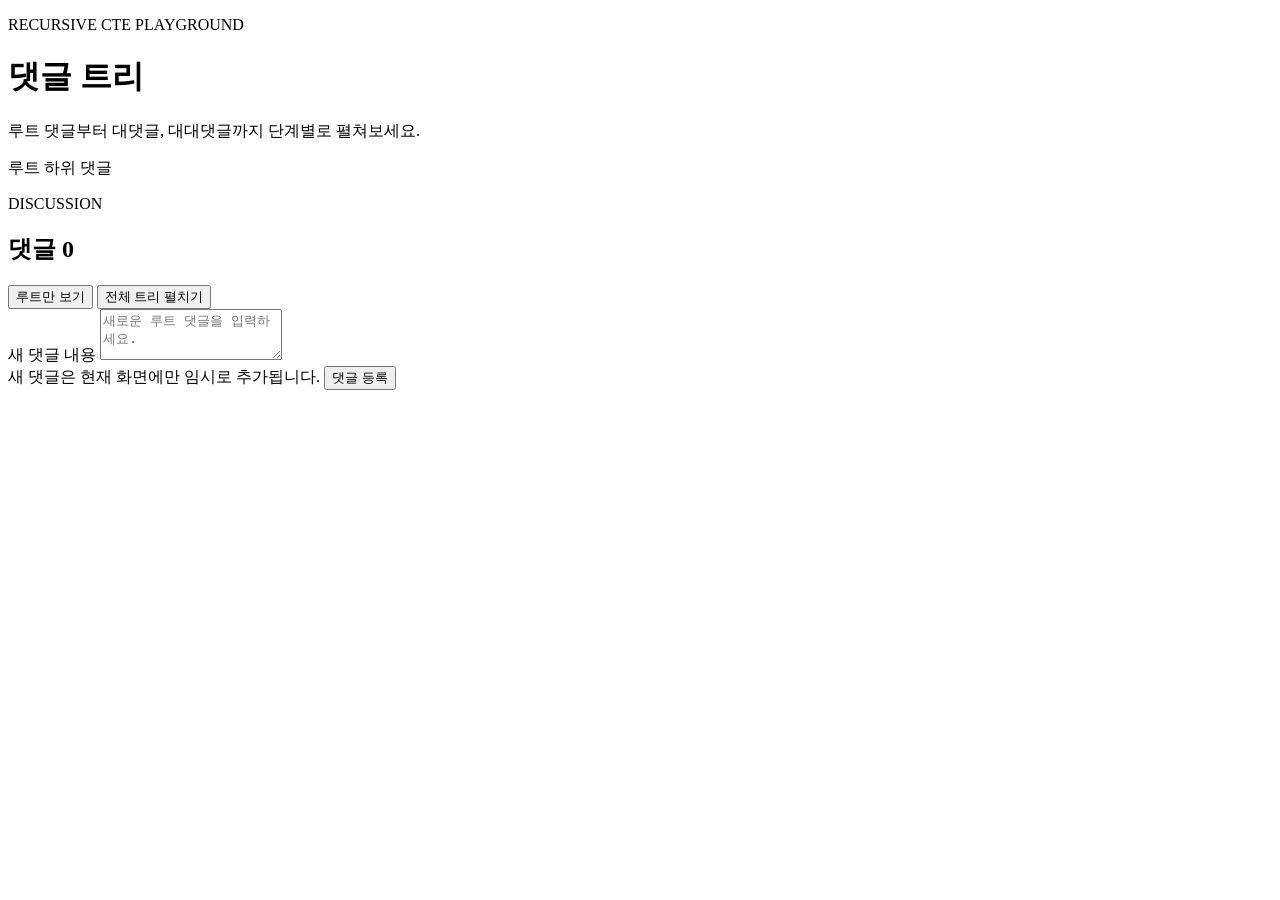
==== hierarchical-data-lab/src/main/resources/templates/comments.html @ 4078e660 "feat: 댓글 생성 API 틀 구현" ====
<!doctype html>
<html lang="ko" xmlns:th="http://www.thymeleaf.org">
<head>
  <meta charset="UTF-8">
  <meta name="viewport" content="width=device-width, initial-scale=1.0">
  <title>재귀 댓글 실습</title>
  <link rel="stylesheet" href="/static/css/comments.css" th:href="@{/css/comments.css}">
</head>
<body>
  <main class="page-shell">
    <header class="page-header">
      <div>
        <p class="eyebrow">RECURSIVE CTE PLAYGROUND</p>
        <h1>댓글 트리</h1>
        <p class="page-description">루트 댓글부터 대댓글, 대대댓글까지 단계별로 펼쳐보세요.</p>
      </div>
      <div class="tree-legend" aria-label="댓글 깊이 안내">
        <span><i class="legend-dot root-dot"></i>루트</span>
        <span><i class="legend-dot child-dot"></i>하위 댓글</span>
      </div>
    </header>

    <section class="comment-panel" aria-labelledby="comment-heading">
      <div class="panel-heading">
        <div>
          <p class="section-label">DISCUSSION</p>
          <h2 id="comment-heading">댓글 <span id="comment-count" class="comment-count">0</span></h2>
        </div>
        <div class="view-actions" aria-label="댓글 조회 방식">
          <button type="button" class="view-button is-active" data-view="roots">루트만 보기</button>
          <button type="button" class="view-button" data-view="tree">전체 트리 펼치기</button>
        </div>
      </div>

      <form id="root-comment-form" class="comment-composer">
        <label for="root-comment" class="sr-only">새 댓글 내용</label>
        <textarea id="root-comment" name="content" rows="3" maxlength="500"
                  placeholder="새로운 루트 댓글을 입력하세요." required></textarea>
        <div class="composer-footer">
          <span>새 댓글은 현재 화면에만 임시로 추가됩니다.</span>
          <button type="submit" class="primary-button">댓글 등록</button>
        </div>
      </form>

      <div id="load-status" class="load-status" role="status" aria-live="polite"></div>
      <div id="comment-list" class="comment-list" aria-live="polite"></div>
    </section>
  </main>

  <template id="reply-form-template">
    <form class="reply-form">
      <label class="sr-only">답글 내용</label>
      <textarea name="content" rows="2" maxlength="500" placeholder="답글을 입력하세요." required></textarea>
      <div class="reply-form-actions">
        <button type="button" class="text-button" data-action="cancel-reply">취소</button>
        <button type="submit" class="secondary-button">답글 등록</button>
      </div>
    </form>
  </template>

  <script th:inline="javascript">
    window.__ROOT_COMMENTS__ = /*[[${rootComments}]]*/ null;
  </script>
  <script src="/static/js/comments.js" th:src="@{/js/comments.js}"></script>
</body>
</html>
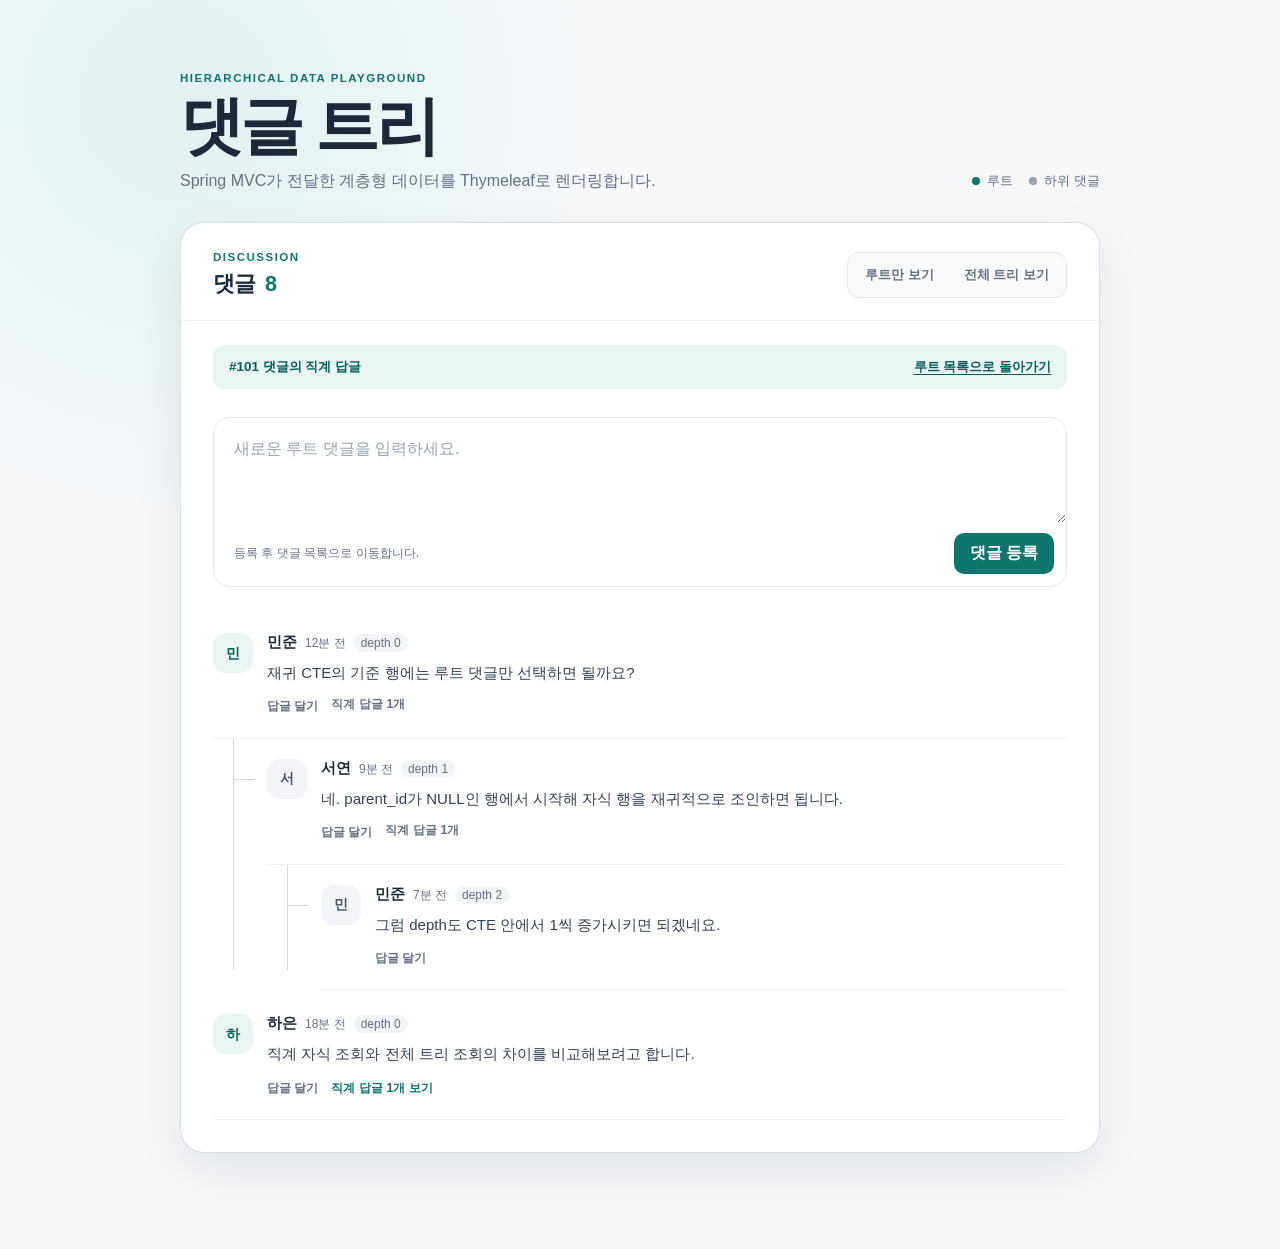
==== commit bfb04fb3: "feat: 루트 댓글 조회 API, 최하위 댓글 조회 API 구현" ====
--- a/hierarchical-data-lab/src/main/resources/templates/comments.html
+++ b/hierarchical-data-lab/src/main/resources/templates/comments.html
@@ -3,16 +3,16 @@
 <head>
   <meta charset="UTF-8">
   <meta name="viewport" content="width=device-width, initial-scale=1.0">
-  <title>재귀 댓글 실습</title>
-  <link rel="stylesheet" href="/static/css/comments.css" th:href="@{/css/comments.css}">
+  <title>계층형 댓글 실습</title>
+  <link rel="stylesheet" href="../static/css/comments.css" th:href="@{/css/comments.css}">
 </head>
 <body>
   <main class="page-shell">
     <header class="page-header">
       <div>
-        <p class="eyebrow">RECURSIVE CTE PLAYGROUND</p>
+        <p class="eyebrow">HIERARCHICAL DATA PLAYGROUND</p>
         <h1>댓글 트리</h1>
-        <p class="page-description">루트 댓글부터 대댓글, 대대댓글까지 단계별로 펼쳐보세요.</p>
+        <p class="page-description">Spring MVC가 전달한 계층형 데이터를 Thymeleaf로 렌더링합니다.</p>
       </div>
       <div class="tree-legend" aria-label="댓글 깊이 안내">
         <span><i class="legend-dot root-dot"></i>루트</span>
@@ -24,43 +24,151 @@
       <div class="panel-heading">
         <div>
           <p class="section-label">DISCUSSION</p>
-          <h2 id="comment-heading">댓글 <span id="comment-count" class="comment-count">0</span></h2>
+          <h2 id="comment-heading">
+            댓글
+            <span class="comment-count"
+                  th:text="${commentCount != null ? commentCount : #lists.size(comments)}">8</span>
+          </h2>
         </div>
-        <div class="view-actions" aria-label="댓글 조회 방식">
-          <button type="button" class="view-button is-active" data-view="roots">루트만 보기</button>
-          <button type="button" class="view-button" data-view="tree">전체 트리 펼치기</button>
-        </div>
+        <nav class="view-actions" aria-label="댓글 조회 방식">
+          <a class="view-button"
+             th:classappend="${viewMode == 'roots'} ? 'is-active'"
+             href="comments.html" th:href="@{/comments(view='roots')}">루트만 보기</a>
+          <a class="view-button"
+             th:classappend="${viewMode == 'tree'} ? 'is-active'"
+             href="comments.html" th:href="@{/comments(view='tree')}">전체 트리 보기</a>
+        </nav>
       </div>
 
-      <form id="root-comment-form" class="comment-composer">
+      <div class="query-context" th:if="${viewMode == 'children'}">
+        <span th:text="|#${parentComment.id} 댓글의 직계 답글|">#101 댓글의 직계 답글</span>
+        <a href="comments.html" th:href="@{/comments(view='roots')}">루트 목록으로 돌아가기</a>
+      </div>
+
+      <form class="comment-composer" method="post" action="/comments" th:action="@{/comments}">
+        <input type="hidden" name="parentId" value="">
         <label for="root-comment" class="sr-only">새 댓글 내용</label>
         <textarea id="root-comment" name="content" rows="3" maxlength="500"
                   placeholder="새로운 루트 댓글을 입력하세요." required></textarea>
         <div class="composer-footer">
-          <span>새 댓글은 현재 화면에만 임시로 추가됩니다.</span>
+          <span>등록 후 댓글 목록으로 이동합니다.</span>
           <button type="submit" class="primary-button">댓글 등록</button>
         </div>
       </form>
 
-      <div id="load-status" class="load-status" role="status" aria-live="polite"></div>
-      <div id="comment-list" class="comment-list" aria-live="polite"></div>
+      <div class="comment-list">
+        <th:block th:each="comment : ${comments}">
+          <th:block th:replace="~{fragments/comment :: commentNode(comment=${comment})}"></th:block>
+        </th:block>
+
+        <div class="empty-state thymeleaf-only"
+             th:class="'empty-state'"
+             th:if="${#lists.isEmpty(comments)}">
+          아직 댓글이 없습니다.<br>첫 번째 댓글을 남겨보세요.
+        </div>
+
+        <!-- Thymeleaf를 거치지 않고 파일을 열었을 때만 보이는 화면 미리보기입니다. -->
+        <div class="static-preview" th:remove="all">
+          <article class="comment-node" data-depth="0">
+            <div class="comment-card">
+              <div class="avatar" aria-hidden="true">민</div>
+              <div class="comment-main">
+                <div class="comment-meta">
+                  <span class="comment-author">민준</span>
+                  <span class="comment-time">12분 전</span>
+                  <span class="depth-badge">depth 0</span>
+                </div>
+                <p class="comment-content">재귀 CTE의 기준 행에는 루트 댓글만 선택하면 될까요?</p>
+                <div class="comment-actions">
+                  <details class="reply-composer">
+                    <summary class="text-button">답글 달기</summary>
+                    <form class="reply-form">
+                      <textarea rows="2" placeholder="답글을 입력하세요."></textarea>
+                      <div class="reply-form-actions"><button class="secondary-button">답글 등록</button></div>
+                    </form>
+                  </details>
+                  <span class="child-count">직계 답글 1개</span>
+                </div>
+              </div>
+            </div>
+            <div class="child-comments">
+              <article class="comment-node" data-depth="1">
+                <div class="comment-card">
+                  <div class="avatar" aria-hidden="true">서</div>
+                  <div class="comment-main">
+                    <div class="comment-meta">
+                      <span class="comment-author">서연</span>
+                      <span class="comment-time">9분 전</span>
+                      <span class="depth-badge">depth 1</span>
+                    </div>
+                    <p class="comment-content">네. parent_id가 NULL인 행에서 시작해 자식 행을 재귀적으로 조인하면 됩니다.</p>
+                    <div class="comment-actions">
+                      <details class="reply-composer">
+                        <summary class="text-button">답글 달기</summary>
+                        <form class="reply-form">
+                          <textarea rows="2" placeholder="답글을 입력하세요."></textarea>
+                          <div class="reply-form-actions"><button class="secondary-button">답글 등록</button></div>
+                        </form>
+                      </details>
+                      <span class="child-count">직계 답글 1개</span>
+                    </div>
+                  </div>
+                </div>
+                <div class="child-comments">
+                  <article class="comment-node" data-depth="2">
+                    <div class="comment-card">
+                      <div class="avatar" aria-hidden="true">민</div>
+                      <div class="comment-main">
+                        <div class="comment-meta">
+                          <span class="comment-author">민준</span>
+                          <span class="comment-time">7분 전</span>
+                          <span class="depth-badge">depth 2</span>
+                        </div>
+                        <p class="comment-content">그럼 depth도 CTE 안에서 1씩 증가시키면 되겠네요.</p>
+                        <div class="comment-actions">
+                          <details class="reply-composer">
+                            <summary class="text-button">답글 달기</summary>
+                            <form class="reply-form">
+                              <textarea rows="2" placeholder="답글을 입력하세요."></textarea>
+                              <div class="reply-form-actions"><button class="secondary-button">답글 등록</button></div>
+                            </form>
+                          </details>
+                        </div>
+                      </div>
+                    </div>
+                  </article>
+                </div>
+              </article>
+            </div>
+          </article>
+
+          <article class="comment-node" data-depth="0">
+            <div class="comment-card">
+              <div class="avatar" aria-hidden="true">하</div>
+              <div class="comment-main">
+                <div class="comment-meta">
+                  <span class="comment-author">하은</span>
+                  <span class="comment-time">18분 전</span>
+                  <span class="depth-badge">depth 0</span>
+                </div>
+                <p class="comment-content">직계 자식 조회와 전체 트리 조회의 차이를 비교해보려고 합니다.</p>
+                <div class="comment-actions">
+                  <details class="reply-composer">
+                    <summary class="text-button">답글 달기</summary>
+                    <form class="reply-form">
+                      <textarea rows="2" placeholder="답글을 입력하세요."></textarea>
+                      <div class="reply-form-actions"><button class="secondary-button">답글 등록</button></div>
+                    </form>
+                  </details>
+                  <a class="text-button child-link" href="#">직계 답글 1개 보기</a>
+                </div>
+              </div>
+            </div>
+          </article>
+        </div>
+      </div>
     </section>
   </main>
 
-  <template id="reply-form-template">
-    <form class="reply-form">
-      <label class="sr-only">답글 내용</label>
-      <textarea name="content" rows="2" maxlength="500" placeholder="답글을 입력하세요." required></textarea>
-      <div class="reply-form-actions">
-        <button type="button" class="text-button" data-action="cancel-reply">취소</button>
-        <button type="submit" class="secondary-button">답글 등록</button>
-      </div>
-    </form>
-  </template>
-
-  <script th:inline="javascript">
-    window.__ROOT_COMMENTS__ = /*[[${rootComments}]]*/ null;
-  </script>
-  <script src="/static/js/comments.js" th:src="@{/js/comments.js}"></script>
 </body>
 </html>
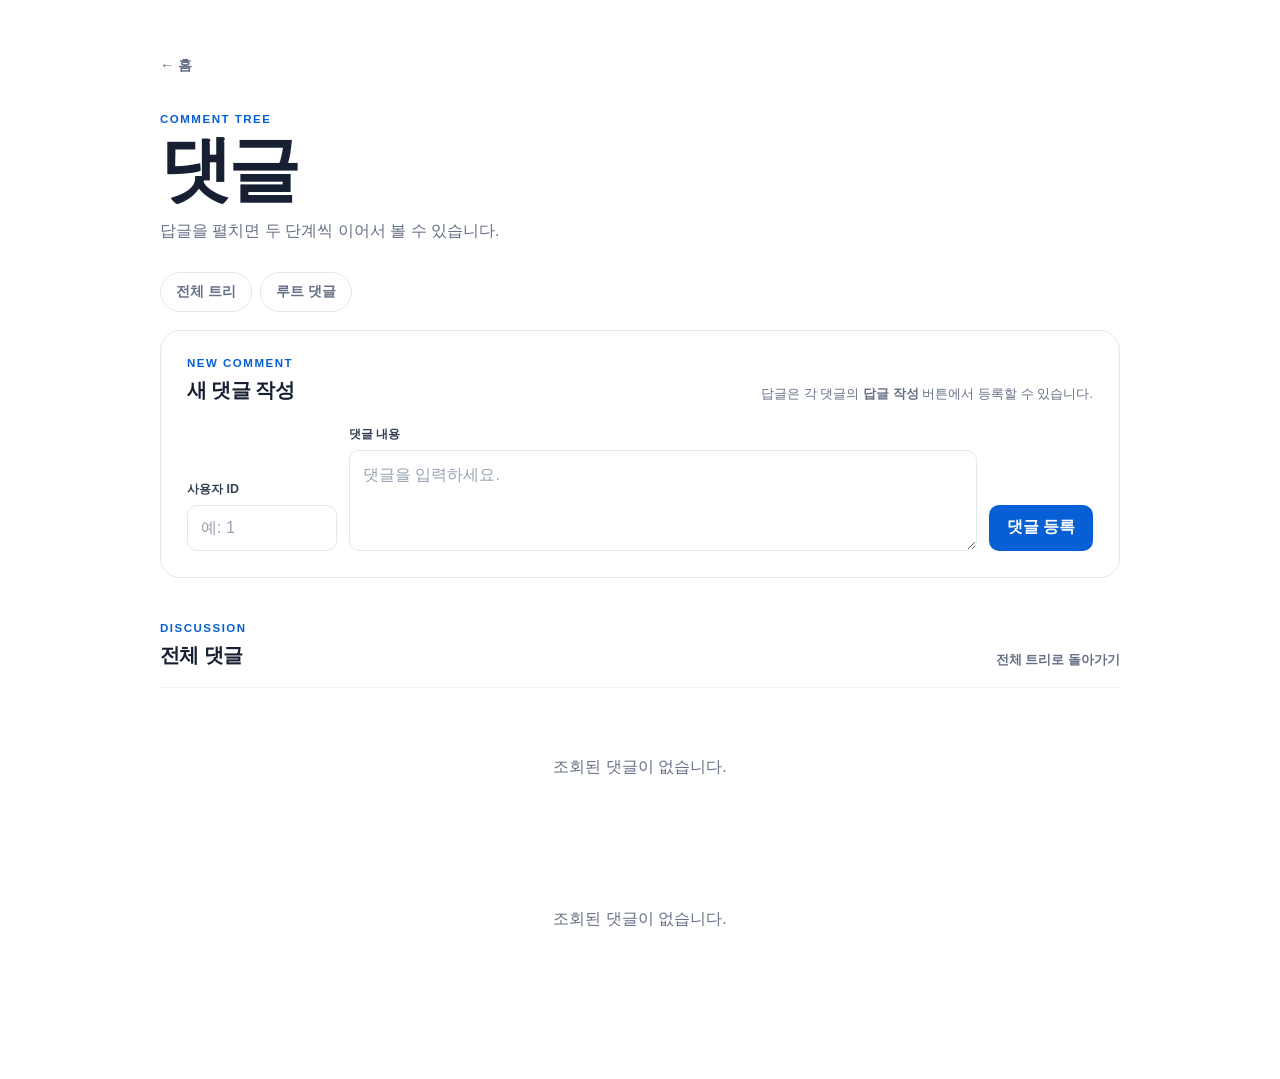
==== commit 865308fd: "feat: 유튜브 댓글 형식 구현" ====
--- a/hierarchical-data-lab/src/main/resources/templates/comments.html
+++ b/hierarchical-data-lab/src/main/resources/templates/comments.html
@@ -3,172 +3,82 @@
 <head>
   <meta charset="UTF-8">
   <meta name="viewport" content="width=device-width, initial-scale=1.0">
-  <title>계층형 댓글 실습</title>
+  <title>댓글</title>
   <link rel="stylesheet" href="../static/css/comments.css" th:href="@{/css/comments.css}">
+  <script src="../static/js/comments.js" th:src="@{/js/comments.js}" defer></script>
 </head>
 <body>
   <main class="page-shell">
     <header class="page-header">
-      <div>
-        <p class="eyebrow">HIERARCHICAL DATA PLAYGROUND</p>
-        <h1>댓글 트리</h1>
-        <p class="page-description">Spring MVC가 전달한 계층형 데이터를 Thymeleaf로 렌더링합니다.</p>
-      </div>
-      <div class="tree-legend" aria-label="댓글 깊이 안내">
-        <span><i class="legend-dot root-dot"></i>루트</span>
-        <span><i class="legend-dot child-dot"></i>하위 댓글</span>
-      </div>
+      <a class="home-link" href="home.html" th:href="@{/}">← 홈</a>
+      <p class="eyebrow">COMMENT TREE</p>
+      <h1>댓글</h1>
+      <p class="page-description">답글을 펼치면 두 단계씩 이어서 볼 수 있습니다.</p>
     </header>
 
-    <section class="comment-panel" aria-labelledby="comment-heading">
-      <div class="panel-heading">
+    <nav class="view-tabs" aria-label="댓글 조회 방식">
+      <a class="view-tab"
+         th:classappend="${viewMode == 'tree'} ? ' is-active'"
+         href="comments.html" th:href="@{/comments}">전체 트리</a>
+      <a class="view-tab"
+         th:classappend="${viewMode == 'roots'} ? ' is-active'"
+         href="comments.html" th:href="@{/comments/roots}">루트 댓글</a>
+    </nav>
+
+    <section class="composer-panel" aria-labelledby="composer-title">
+      <div class="section-heading">
+        <div>
+          <p class="section-label">NEW COMMENT</p>
+          <h2 id="composer-title">새 댓글 작성</h2>
+        </div>
+        <p>답글은 각 댓글의 <strong>답글 작성</strong> 버튼에서 등록할 수 있습니다.</p>
+      </div>
+
+      <form class="root-form" method="post" action="/comments" th:action="@{/comments}">
+        <input type="hidden" name="parentId" value="">
+        <div class="field user-field">
+          <label for="root-user-id">사용자 ID</label>
+          <input id="root-user-id" name="userId" type="number" min="1" placeholder="예: 1" required>
+        </div>
+        <div class="field content-field">
+          <label for="root-content">댓글 내용</label>
+          <textarea id="root-content" name="content" rows="3" maxlength="500"
+                    placeholder="댓글을 입력하세요." required></textarea>
+        </div>
+        <button type="submit" class="primary-button">댓글 등록</button>
+      </form>
+    </section>
+
+    <section class="comments-panel" aria-labelledby="comments-title">
+      <div class="section-heading list-heading">
         <div>
           <p class="section-label">DISCUSSION</p>
-          <h2 id="comment-heading">
-            댓글
-            <span class="comment-count"
-                  th:text="${commentCount != null ? commentCount : #lists.size(comments)}">8</span>
-          </h2>
+          <h2 id="comments-title" th:text="${viewTitle}">전체 댓글</h2>
         </div>
-        <nav class="view-actions" aria-label="댓글 조회 방식">
-          <a class="view-button"
-             th:classappend="${viewMode == 'roots'} ? 'is-active'"
-             href="comments.html" th:href="@{/comments(view='roots')}">루트만 보기</a>
-          <a class="view-button"
-             th:classappend="${viewMode == 'tree'} ? 'is-active'"
-             href="comments.html" th:href="@{/comments(view='tree')}">전체 트리 보기</a>
-        </nav>
+        <a class="back-link" th:if="${viewMode == 'children'}"
+           href="comments.html" th:href="@{/comments}">전체 트리로 돌아가기</a>
       </div>
 
-      <div class="query-context" th:if="${viewMode == 'children'}">
-        <span th:text="|#${parentComment.id} 댓글의 직계 답글|">#101 댓글의 직계 답글</span>
-        <a href="comments.html" th:href="@{/comments(view='roots')}">루트 목록으로 돌아가기</a>
+      <div class="comment-list tree-comment-list" th:if="${viewMode == 'tree' or viewMode == 'children'}">
+        <th:block th:each="comment : ${treeComments}">
+          <th:block th:replace="~{fragments/comment :: treeNode(comment=${comment}, depth=0)}"></th:block>
+        </th:block>
+
+        <div class="empty-state" th:if="${#lists.isEmpty(treeComments)}">
+          조회된 댓글이 없습니다.
+        </div>
       </div>
 
-      <form class="comment-composer" method="post" action="/comments" th:action="@{/comments}">
-        <input type="hidden" name="parentId" value="">
-        <label for="root-comment" class="sr-only">새 댓글 내용</label>
-        <textarea id="root-comment" name="content" rows="3" maxlength="500"
-                  placeholder="새로운 루트 댓글을 입력하세요." required></textarea>
-        <div class="composer-footer">
-          <span>등록 후 댓글 목록으로 이동합니다.</span>
-          <button type="submit" class="primary-button">댓글 등록</button>
-        </div>
-      </form>
-
-      <div class="comment-list">
+      <div class="comment-list" th:unless="${viewMode == 'tree' or viewMode == 'children'}">
         <th:block th:each="comment : ${comments}">
-          <th:block th:replace="~{fragments/comment :: commentNode(comment=${comment})}"></th:block>
+          <th:block th:replace="~{fragments/comment :: flatNode(comment=${comment})}"></th:block>
         </th:block>
 
-        <div class="empty-state thymeleaf-only"
-             th:class="'empty-state'"
-             th:if="${#lists.isEmpty(comments)}">
-          아직 댓글이 없습니다.<br>첫 번째 댓글을 남겨보세요.
-        </div>
-
-        <!-- Thymeleaf를 거치지 않고 파일을 열었을 때만 보이는 화면 미리보기입니다. -->
-        <div class="static-preview" th:remove="all">
-          <article class="comment-node" data-depth="0">
-            <div class="comment-card">
-              <div class="avatar" aria-hidden="true">민</div>
-              <div class="comment-main">
-                <div class="comment-meta">
-                  <span class="comment-author">민준</span>
-                  <span class="comment-time">12분 전</span>
-                  <span class="depth-badge">depth 0</span>
-                </div>
-                <p class="comment-content">재귀 CTE의 기준 행에는 루트 댓글만 선택하면 될까요?</p>
-                <div class="comment-actions">
-                  <details class="reply-composer">
-                    <summary class="text-button">답글 달기</summary>
-                    <form class="reply-form">
-                      <textarea rows="2" placeholder="답글을 입력하세요."></textarea>
-                      <div class="reply-form-actions"><button class="secondary-button">답글 등록</button></div>
-                    </form>
-                  </details>
-                  <span class="child-count">직계 답글 1개</span>
-                </div>
-              </div>
-            </div>
-            <div class="child-comments">
-              <article class="comment-node" data-depth="1">
-                <div class="comment-card">
-                  <div class="avatar" aria-hidden="true">서</div>
-                  <div class="comment-main">
-                    <div class="comment-meta">
-                      <span class="comment-author">서연</span>
-                      <span class="comment-time">9분 전</span>
-                      <span class="depth-badge">depth 1</span>
-                    </div>
-                    <p class="comment-content">네. parent_id가 NULL인 행에서 시작해 자식 행을 재귀적으로 조인하면 됩니다.</p>
-                    <div class="comment-actions">
-                      <details class="reply-composer">
-                        <summary class="text-button">답글 달기</summary>
-                        <form class="reply-form">
-                          <textarea rows="2" placeholder="답글을 입력하세요."></textarea>
-                          <div class="reply-form-actions"><button class="secondary-button">답글 등록</button></div>
-                        </form>
-                      </details>
-                      <span class="child-count">직계 답글 1개</span>
-                    </div>
-                  </div>
-                </div>
-                <div class="child-comments">
-                  <article class="comment-node" data-depth="2">
-                    <div class="comment-card">
-                      <div class="avatar" aria-hidden="true">민</div>
-                      <div class="comment-main">
-                        <div class="comment-meta">
-                          <span class="comment-author">민준</span>
-                          <span class="comment-time">7분 전</span>
-                          <span class="depth-badge">depth 2</span>
-                        </div>
-                        <p class="comment-content">그럼 depth도 CTE 안에서 1씩 증가시키면 되겠네요.</p>
-                        <div class="comment-actions">
-                          <details class="reply-composer">
-                            <summary class="text-button">답글 달기</summary>
-                            <form class="reply-form">
-                              <textarea rows="2" placeholder="답글을 입력하세요."></textarea>
-                              <div class="reply-form-actions"><button class="secondary-button">답글 등록</button></div>
-                            </form>
-                          </details>
-                        </div>
-                      </div>
-                    </div>
-                  </article>
-                </div>
-              </article>
-            </div>
-          </article>
-
-          <article class="comment-node" data-depth="0">
-            <div class="comment-card">
-              <div class="avatar" aria-hidden="true">하</div>
-              <div class="comment-main">
-                <div class="comment-meta">
-                  <span class="comment-author">하은</span>
-                  <span class="comment-time">18분 전</span>
-                  <span class="depth-badge">depth 0</span>
-                </div>
-                <p class="comment-content">직계 자식 조회와 전체 트리 조회의 차이를 비교해보려고 합니다.</p>
-                <div class="comment-actions">
-                  <details class="reply-composer">
-                    <summary class="text-button">답글 달기</summary>
-                    <form class="reply-form">
-                      <textarea rows="2" placeholder="답글을 입력하세요."></textarea>
-                      <div class="reply-form-actions"><button class="secondary-button">답글 등록</button></div>
-                    </form>
-                  </details>
-                  <a class="text-button child-link" href="#">직계 답글 1개 보기</a>
-                </div>
-              </div>
-            </div>
-          </article>
+        <div class="empty-state" th:if="${#lists.isEmpty(comments)}">
+          조회된 댓글이 없습니다.
         </div>
       </div>
     </section>
   </main>
-
 </body>
 </html>
